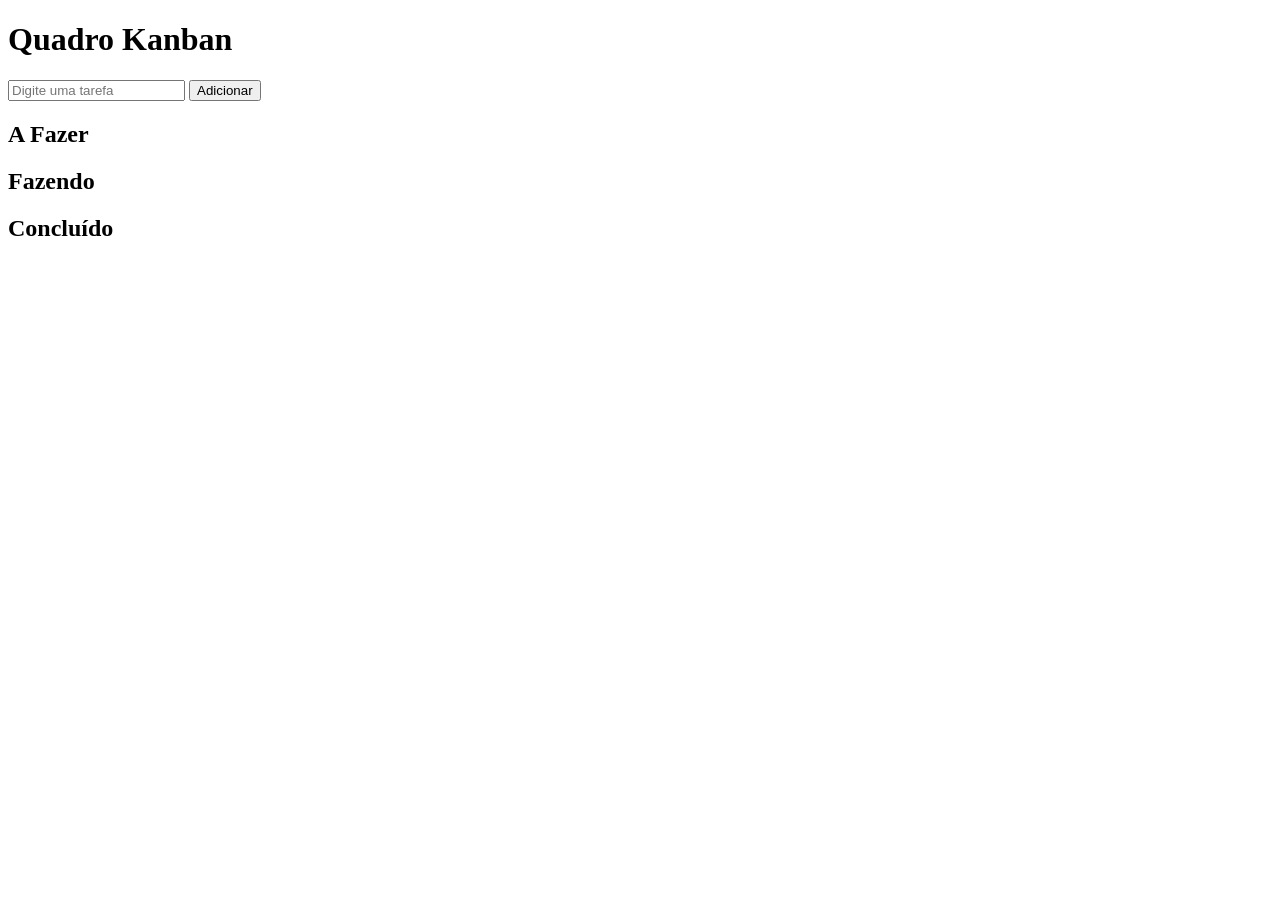
==== painel.html @ 80a8a40c "implementa estrutura HTML do painel Kanban com header, input de tarefas e colunas" ====
<!DOCTYPE html>
<html lang="pt-BR">
<head>
    <meta charset="UTF-8">
    <meta name="viewport" content="width=device-width, initial-scale=1.0">
    <title>Kanban</title>
    <link rel="stylesheet" href="style.css">
</head>

<body>
    <header>
        <h1>Quadro Kanban</h1>

        <div class="form-card">
            <input type="text" id="textoCard" placeholder="Digite uma tarefa">
            <button id="btnAdicionar">Adicionar</button>
        </div>
    </header>

    <main class="kanban">
        <section class="coluna">
            <h2>A Fazer</h2>
            <div class="lista-cards" id="a-fazer"></div>
        </section>

        <section class="coluna">
            <h2>Fazendo</h2>
            <div class="lista-cards" id="fazendo"></div>
        </section>

        <section class="coluna">
            <h2>Concluído</h2>
            <div class="lista-cards" id="concluido"></div>
        </section>
    </main>

    <script src="script.js"></script>
</body>
</html>
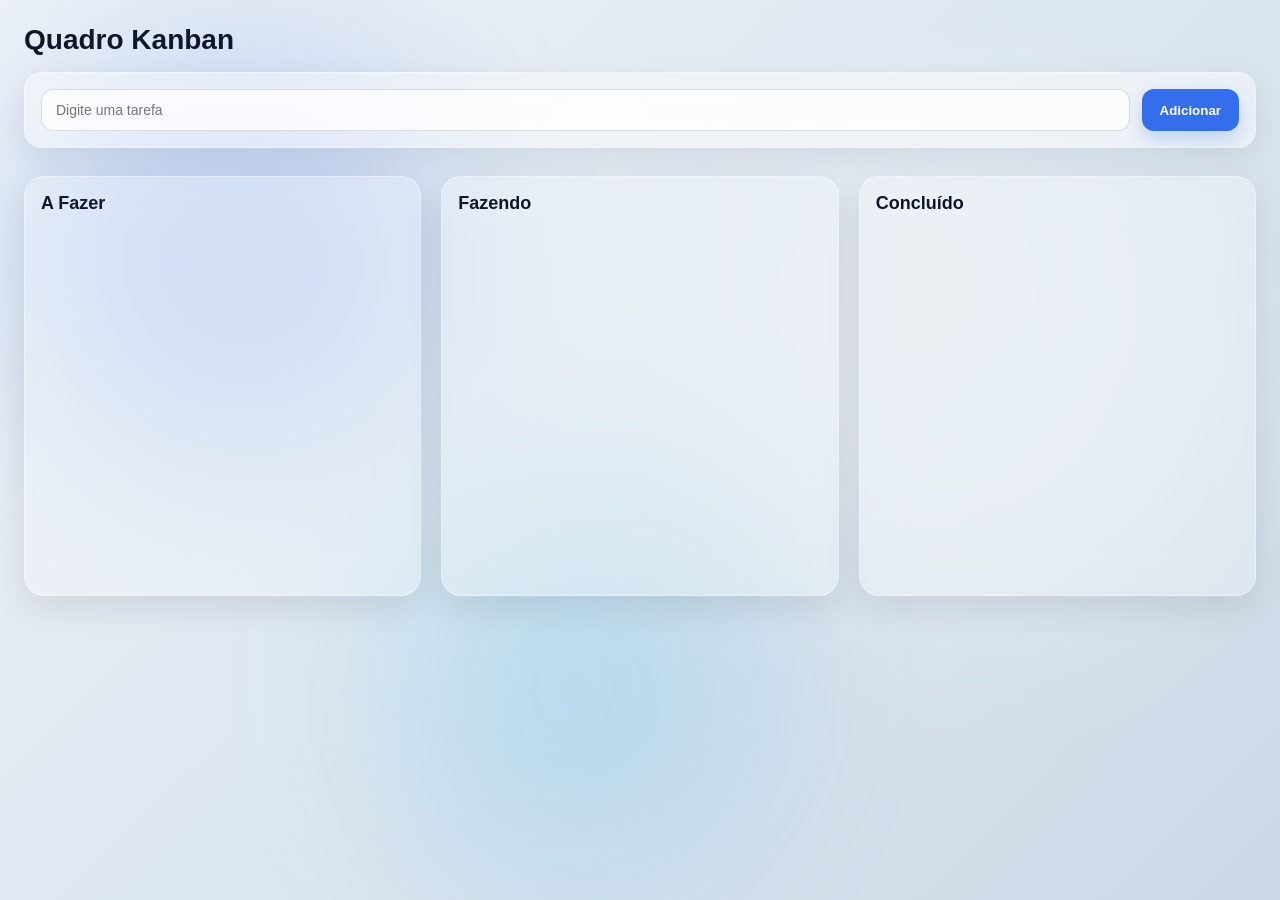
==== commit ca871a0f: "refatoracao para modularizar o script" ====
--- a/painel.html
+++ b/painel.html
@@ -8,6 +8,11 @@
 </head>
 
 <body>
+
+<div class="fundo-shape shape-1"></div>
+<div class="fundo-shape shape-2"></div>
+<div class="fundo-shape shape-3"></div>
+
     <header>
         <h1>Quadro Kanban</h1>
 
--- a/style.css
+++ b/style.css
@@ -0,0 +1,191 @@
+/* Reset */
+*{
+    margin: 0;
+    padding: 0;
+    box-sizing: border-box;
+}
+
+/* ===== FUNDO ===== */
+body{
+    font-family: -apple-system, BlinkMacSystemFont, "Segoe UI", sans-serif;
+    min-height: 100vh;
+    padding: 24px;
+    background: linear-gradient(135deg, #edf2f7 0%, #dde7f0 50%, #cad8e6 100%);
+    color: #1f2937;
+    position: relative;
+    overflow: hidden;
+}
+
+/* ===== FORMAS (para evidenciar o blur) ===== */
+.fundo-shape{
+    position: fixed;
+    border-radius: 50%;
+    filter: blur(90px);
+    opacity: 0.55;
+    z-index: 0;
+    pointer-events: none;
+}
+
+.shape-1{
+    width: 420px;
+    height: 420px;
+    top: 40px;
+    left: 20px;
+    background: rgba(37, 99, 235, 0.35);
+}
+
+.shape-2{
+    width: 520px;
+    height: 520px;
+    top: 120px;
+    right: 30px;
+    background: rgba(255, 255, 255, 0.45);
+}
+
+.shape-3{
+    width: 380px;
+    height: 380px;
+    bottom: 20px;
+    left: 30%;
+    background: rgba(14, 165, 233, 0.28);
+}
+
+/* Garante que o conteúdo fique acima das shapes */
+header,
+.kanban{
+    position: relative;
+    z-index: 1;
+}
+
+/* ===== HEADER ===== */
+header{
+    margin-bottom: 28px;
+}
+
+h1{
+    margin-bottom: 16px;
+    font-size: 28px;
+    font-weight: 700;
+    color: #0f172a;
+}
+
+/* ===== FORM ===== */
+.form-card{
+    display: flex;
+    gap: 12px;
+    flex-wrap: wrap;
+    padding: 16px;
+
+    /* Glass */
+    background: rgba(255, 255, 255, 0.45);
+    border: 1px solid rgba(255, 255, 255, 0.35);
+    border-radius: 18px;
+    box-shadow: 0 10px 30px rgba(15, 23, 42, 0.08);
+    backdrop-filter: blur(14px);
+    -webkit-backdrop-filter: blur(14px);
+}
+
+.form-card input {
+    flex: 1;
+    min-width: 220px;
+    padding: 12px 14px;
+    border: 1px solid rgba(148, 163, 184, 0.35);
+    border-radius: 12px;
+    background: rgba(255, 255, 255, 0.75);
+    outline: none;
+    font-size: 14px;
+}
+
+.form-card input:focus{
+    border-color: rgba(59, 130, 246, 0.6);
+    box-shadow: 0 0 0 3px rgba(59, 130, 246, 0.12);
+}
+
+.form-card button {
+    padding: 12px 18px;
+    border: none;
+    border-radius: 12px;
+    cursor: pointer;
+    background: rgba(37, 99, 235, 0.92);
+    color: white;
+    font-weight: 600;
+    box-shadow: 0 8px 18px rgba(37, 99, 235, 0.22);
+    transition: 0.2s ease;
+}
+
+.form-card button:hover{
+    transform: translateY(-1px);
+    box-shadow: 0 10px 22px rgba(37, 99, 235, 0.28);
+}
+
+/* ===== KANBAN ===== */
+.kanban {
+    display: grid;
+    grid-template-columns: repeat(3, 1fr);
+    gap: 20px;
+}
+
+/* ===== COLUNAS ===== */
+.coluna{
+    padding: 16px;
+    min-height: 420px;
+    border-radius: 20px;
+
+    /* Glass principal */
+    background: rgba(255, 255, 255, 0.28);
+    border: 1px solid rgba(255, 255, 255, 0.35);
+    box-shadow: 0 12px 35px rgba(15, 23, 42, 0.10);
+    backdrop-filter: blur(18px);
+    -webkit-backdrop-filter: blur(18px);
+}
+
+.coluna h2{
+    margin-bottom: 16px;
+    font-size: 18px;
+    font-weight: 700;
+    color: #0f172a;
+}
+
+.lista-cards{
+    min-height: 320px;
+}
+
+/* ===== CARDS ===== */
+.card {
+    padding: 14px;
+    margin-bottom: 12px;
+    border-radius: 14px;
+    cursor: grab;
+
+    /* Glass leve */
+    background: rgba(255, 255, 255, 0.65);
+    border: 1px solid rgba(255, 255, 255, 0.45);
+    box-shadow: 0 8px 20px rgba(15, 23, 42, 0.08);
+
+    color: #1e293b;
+    font-size: 14px;
+    line-height: 1.4;
+    transition: 0.15s ease;
+}
+
+.card:hover{
+    transform: translateY(-2px);
+    box-shadow: 0 10px 25px rgba(15, 23, 42, 0.12);
+}
+
+/* Card sendo arrastado */
+.card.arrastando{
+    opacity: 0.6;
+    transform: scale(1.03);
+}
+
+/* ===== RESPONSIVO ===== */
+@media (max-width: 768px){
+    body{
+        padding: 16px;
+    }
+
+    .kanban{
+        grid-template-columns: 1fr;
+    }
+}
